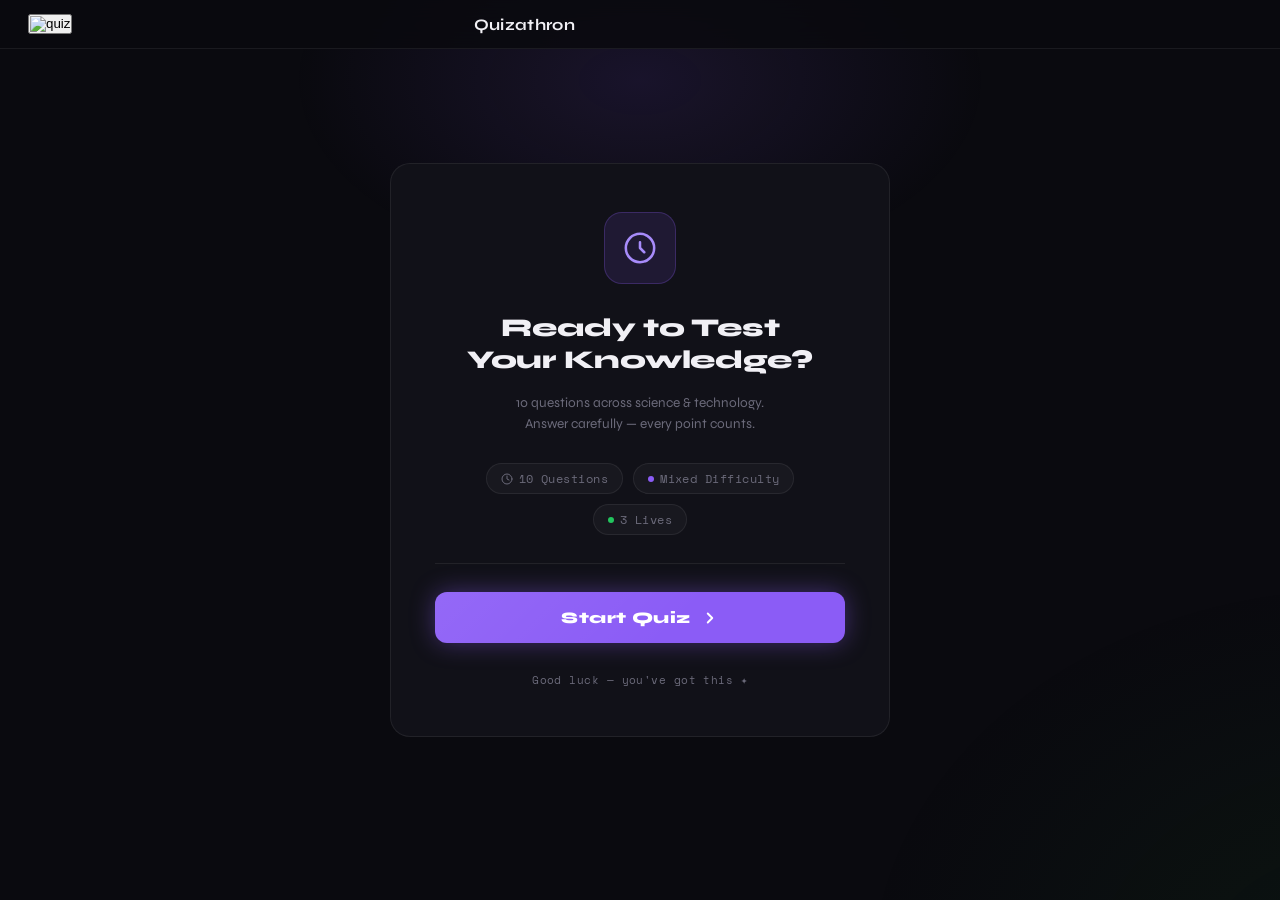
==== Index.html @ 8a86bf96 "Update and rename start.html to Index.html" ====
<!DOCTYPE html>
<html lang="en">

<head>
    <meta charset="UTF-8">
    <meta name="viewport" content="width=device-width, initial-scale=1.0">
    <title>Start Quiz</title>
    <link
        href="https://fonts.googleapis.com/css2?family=Space+Mono:wght@400;700&family=Syne:wght@400;600;700;800&display=swap"
        rel="stylesheet">

    <link rel="stylesheet" href="style.css">

</head>
<body>

    <header>
        <button class="icon-btn">
            <img src="https://img.icons8.com/ios-filled/50/FFFFFF/quiz.png" alt="quiz" />
        </button>
        <h1>Quizathron</h1>
        <div class="header-spacer"></div>
    </header>

    <div class="card">

        <div class="icon-wrap">
            <svg viewBox="0 0 24 24" fill="none" stroke="currentColor" stroke-width="1.8" stroke-linecap="round"
                stroke-linejoin="round">
                <path d="M12 2a10 10 0 1 0 10 10A10 10 0 0 0 12 2z" />
                <path d="M12 8v4l3 3" />
            </svg>
        </div>

        <div>
            <div class="card-title">Ready to Test<br>Your Knowledge?</div>
        </div>

        <p class="card-sub">10 questions across science &amp; technology.<br>Answer carefully — every point counts.</p>

        <div class="meta-row">
            <div class="meta-pill">
                <svg viewBox="0 0 24 24" fill="none" stroke="currentColor" stroke-width="2" stroke-linecap="round"
                    stroke-linejoin="round">
                    <circle cx="12" cy="12" r="10" />
                    <polyline points="12 6 12 12 16 14" />
                </svg>
                10 Questions
            </div>
            <div class="meta-pill">
                <span class="dot"></span>
                Mixed Difficulty
            </div>
            <div class="meta-pill">
                <span class="dot green"></span>
                3 Lives
            </div>
        </div>

        <div class="divider"></div>

        <button class="start-btn">
            <a href="home.html" >Start Quiz</a>

            <svg viewBox="0 0 24 24" fill="none" stroke="currentColor" stroke-width="2.5" stroke-linecap="round"
                stroke-linejoin="round">
                <path d="M9 18l6-6-6-6" />
            </svg>
        </button>

        <p class="note">Good luck — you've got this ✦</p>

    </div>
    <script src="script.js"></script>
</body>

</html>
---- style.css ----
*::before,
    *::after {
        box-sizing: border-box;
        margin: 0;
        padding: 0;
    }

    :root {
        --bg: #0a0a0f;
        --surface: #111118;
        --surface2: #18181f;
        --border: rgba(255, 255, 255, 0.07);
        --purple: #8b5cf6;
        --purple-bright: #a78bfa;
        --red: #ef4444;
        --text: #f1f0f5;
        --muted: #6b6a7a;
        --timer-orange: #f97316;
    }

    body {
        font-family: 'Syne', sans-serif;
        background: var(--bg);
        color: var(--text);
        min-height: 100vh;
        display: flex;
        flex-direction: column;
    }

    /* ── Header ── */
    header {
        display: flex;
        align-items: center;
        justify-content: space-between;
        padding: 14px 28px;
        border-bottom: 1px solid var(--border);
        position: sticky;
        top: 0;
        z-index: 10;
        background: rgba(10, 10, 15, 0.85);
        backdrop-filter: blur(12px);
    }

    .back-btn {
        width: 36px;
        height: 36px;
        background: var(--surface2);
        border: 1px solid var(--border);
        border-radius: 8px;
        cursor: pointer;
        display: flex;
        align-items: center;
        justify-content: center;
        color: var(--text);
        transition: background 0.2s;
    }

    .back-btn:hover {
        background: #22222e;
    }

    .back-btn svg {
        width: 16px;
        height: 16px;
    }

    header h1 {
        font-size: 1rem;
        font-weight: 700;
        letter-spacing: 0.02em;
        color: var(--text);
    }

    .header-spacer {
        width: 36px;
    }

    /* ── Main Layout ── */
    .layout {
        display: grid;
        grid-template-columns: 1fr 320px;
        gap: 28px;
        padding: 28px;
        flex: 1;
        max-width: 1200px;
        width: 100%;
        margin: 0 auto;
    }

    /* ── Progress ── */
    .progress-section {
        margin-bottom: 20px;
    }

    .progress-meta {
        display: flex;
        justify-content: space-between;
        font-size: 0.78rem;
        color: var(--muted);
        font-family: 'Space Mono', monospace;
        margin-bottom: 8px;
        letter-spacing: 0.04em;
    }

    .progress-bar-track {
        height: 4px;
        background: var(--surface2);
        border-radius: 99px;
        overflow: hidden;
    }

    .progress-bar-fill {
        height: 100%;
        width: 10%;
        background: var(--purple);
        border-radius: 99px;
        transition: width 0.5s ease;
        box-shadow: 0 0 12px rgba(139, 92, 246, 0.6);
    }

    /* ── Question Card ── */
    .question-card {
        background: var(--surface);
        border: 1px solid var(--border);
        border-radius: 14px;
        padding: 24px;
        margin-bottom: 16px;
    }

    .question-meta {
        display: flex;
        align-items: center;
        justify-content: space-between;
        margin-bottom: 20px;
    }

    .points-badge {
        background: var(--purple);
        color: #fff;
        font-size: 0.72rem;
        font-weight: 700;
        padding: 4px 12px;
        border-radius: 99px;
        letter-spacing: 0.05em;
        font-family: 'Space Mono', monospace;
    }

    .timer {
        display: flex;
        align-items: center;
        gap: 6px;
        color: var(--timer-orange);
        font-family: 'Space Mono', monospace;
        font-size: 0.9rem;
        font-weight: 700;
    }

    .timer svg {
        width: 16px;
        height: 16px;
    }

    .difficulty-badge {
        background: var(--surface2);
        border: 1px solid var(--border);
        color: var(--muted);
        font-size: 0.72rem;
        padding: 4px 12px;
        border-radius: 99px;
        letter-spacing: 0.05em;
        font-family: 'Space Mono', monospace;
    }

    .question-text {
        font-size: 1.2rem;
        font-weight: 700;
        line-height: 1.5;
        color: var(--text);
    }

    /* ── Options ── */
    .options-grid {
        display: grid;
        grid-template-columns: 1fr 1fr;
        gap: 10px;
        margin-bottom: 20px;
    }

    .option {
        background: var(--surface);
        border: 1px solid var(--border);
        border-radius: 12px;
        padding: 16px 20px;
        cursor: pointer;
        display: flex;
        align-items: center;
        gap: 14px;
        transition: border-color 0.2s, background 0.2s, transform 0.1s;
        position: relative;
        overflow: hidden;
    }

    .option::before {
        content: '';
        position: absolute;
        inset: 0;
        background: var(--purple);
        opacity: 0;
        transition: opacity 0.2s;
    }

    .option:hover {
        border-color: rgba(139, 92, 246, 0.5);
        transform: translateY(-1px);
    }

    .option:hover::before {
        opacity: 0.05;
    }

    .option.selected {
        border-color: var(--purple);
        background: rgba(139, 92, 246, 0.12);
    }

    .option.correct {
        border-color: #22c55e;
        background: rgba(34, 197, 94, 0.1);
    }

    .option.wrong {
        border-color: var(--red);
        background: rgba(239, 68, 68, 0.1);
    }

    .option-label {
        width: 28px;
        height: 28px;
        background: var(--surface2);
        border-radius: 6px;
        display: flex;
        align-items: center;
        justify-content: center;
        font-family: 'Space Mono', monospace;
        font-size: 0.72rem;
        font-weight: 700;
        color: var(--muted);
        flex-shrink: 0;
        z-index: 1;
        transition: background 0.2s, color 0.2s;
    }


    .option-text {
        font-size: 0.92rem;
        font-weight: 600;
        z-index: 1;
        color: var(--text);
    }

    /* ── Footer Actions ── */
    .actions {
        display: flex;
        align-items: center;
        justify-content: space-between;
    }

    #skip-btn {
        background: transparent;
        border: 1px solid var(--border);
        color: var(--muted);
        font-family: 'Syne', sans-serif;
        font-size: 0.82rem;
        font-weight: 600;
        padding: 10px 18px;
        border-radius: 9px;
        cursor: pointer;
        display: flex;
        align-items: center;
        gap: 7px;
        transition: border-color 0.2s, color 0.2s;
    }

    #skip-btn:hover {
        border-color: var(--muted);
        color: var(--text);
    }

    #skip-btn svg {
        width: 14px;
        height: 14px;
    }

    #next-btn {
        background: var(--purple);
        color: #fff;
        border: none;
        font-family: 'Syne', sans-serif;
        font-size: 0.88rem;
        font-weight: 700;
        padding: 12px 26px;
        border-radius: 9px;
        cursor: pointer;
        display: flex;
        align-items: center;
        gap: 8px;
        transition: background 0.2s, transform 0.1s, box-shadow 0.2s;
        letter-spacing: 0.02em;
        box-shadow: 0 0 18px rgba(139, 92, 246, 0.35);
    }

    #next-btn:hover {
        background: var(--purple-bright);
        transform: translateY(-1px);
        box-shadow: 0 0 28px rgba(167, 139, 250, 0.5);
    }

    #next-btn:active {
        transform: translateY(0);
    }

    #next-btn svg {
        width: 14px;
        height: 14px;
    }

    .stats-sidebar {
        display: flex;
        flex-direction: column;
        position: absolute;
        top: 90px;
        right: 180px;
    }

    .stats-card {
        background: var(--surface);
        border: 1px solid var(--border);
        border-radius: 14px;
        overflow: hidden;
    }

    .stats-title {
        padding: 16px 20px;
        font-size: 0.95rem;
        font-weight: 700;
        border-bottom: 1px solid var(--border);
        letter-spacing: 0.02em;
    }

    .stat-item {
        padding: 16px 20px;
        border-bottom: 1px solid var(--border);
        display: flex;
        flex-direction: column;
        align-items: center;
        gap: 4px;
        text-align: center;
    }

    .stat-item:last-child {
        border-bottom: none;
    }

    .stat-label {
        font-size: 0.75rem;
        color: var(--muted);
        font-family: 'Space Mono', monospace;
        letter-spacing: 0.06em;
        text-transform: uppercase;
    }

    .stat-value {
        font-size: 1.4rem;
        font-weight: 800;
        color: var(--purple-bright);
        font-family: 'Space Mono', monospace;
    }

    .stat-value.white {
        color: var(--text);
    }

    .hearts {
        display: flex;
        gap: 4px;
    }

    .heart {
        color: var(--red);
        font-size: 1.2rem;
        filter: drop-shadow(0 0 6px rgba(239, 68, 68, 0.5));
    }

    /* ── Glow BG ── */
    body::after {
        content: '';
        position: fixed;
        bottom: 0;
        right: 0;
        width: 500px;
        height: 400px;
        background: radial-gradient(ellipse at bottom right, rgba(20, 80, 30, 0.18) 0%, transparent 70%);
        pointer-events: none;
        z-index: 0;
    }

    .layout {
        position: relative;
        z-index: 1;
    }

    /* ── Responsive ── */
    @media (max-width: 768px) {
        .layout {
            grid-template-columns: 1fr;
            padding: 16px;
        }

        .options-grid {
            grid-template-columns: 1fr;
        }

        .stats-sidebar {
            order: -1;
        }

        .stats-card {
            display: grid;
            grid-template-columns: repeat(2, 1fr);
        }

        .stats-title {
            grid-column: 1 / -1;
        }
    }

    *,
    *::before,
    *::after {
        box-sizing: border-box;
        margin: 0;
        padding: 0;
    }

    :root {
        --bg: #0a0a0f;
        --surface: #111118;
        --surface2: #18181f;
        --border: rgba(255, 255, 255, 0.07);
        --purple: #8b5cf6;
        --purple-bright: #a78bfa;
        --red: #ef4444;
        --text: #f1f0f5;
        --muted: #6b6a7a;
    }

    body {
        font-family: 'Syne', sans-serif;
        background: var(--bg);
        color: var(--text);
        min-height: 100vh;
        display: flex;
        flex-direction: column;
        align-items: center;
        justify-content: center;
        overflow: hidden;
        position: relative;
    }

    /* Ambient glows */
    body::before {
        content: '';
        position: fixed;
        top: -120px;
        left: 50%;
        transform: translateX(-50%);
        width: 700px;
        height: 400px;
        background: radial-gradient(ellipse, rgba(139, 92, 246, 0.12) 0%, transparent 70%);
        pointer-events: none;
    }

    body::after {
        content: '';
        position: fixed;
        bottom: -80px;
        right: -80px;
        width: 500px;
        height: 400px;
        background: radial-gradient(ellipse at bottom right, rgba(20, 80, 30, 0.15) 0%, transparent 70%);
        pointer-events: none;
    }

    /* Header */
    header {
        position: fixed;
        top: 0;
        left: 0;
        right: 0;
        display: flex;
        align-items: center;
        justify-content: space-between;
        padding: 14px 28px;
        border-bottom: 1px solid var(--border);
        background: rgba(10, 10, 15, 0.85);
        backdrop-filter: blur(12px);
        z-index: 10;
    }

 .back-btn {
    border: none;
     cursor: pointer;
     display: flex;
     align-items: center;
     justify-content: center;
 }



 .back-btn img{
    width: 32px;
    height: 32px;
 }

   h1{
    position: relative;
    right: 120px;
   }

    .header-spacer {
        width: 36px;
    }

    /* Card */
    .card {
        position: relative;
        z-index: 1;
        background: var(--surface);
        border: 1px solid var(--border);
        border-radius: 20px;
        padding: 48px 44px;
        width: 100%;
        max-width: 500px;
        display: flex;
        flex-direction: column;
        align-items: center;
        gap: 28px;
        text-align: center;
        animation: fadeUp 0.5s ease both;
    }

    @keyframes fadeUp {
        from {
            opacity: 0;
            transform: translateY(20px);
        }

        to {
            opacity: 1;
            transform: translateY(0);
        }
    }

    /* Icon */
    .icon-wrap {
        width: 72px;
        height: 72px;
        background: rgba(139, 92, 246, 0.12);
        border: 1px solid rgba(139, 92, 246, 0.25);
        border-radius: 18px;
        display: flex;
        align-items: center;
        justify-content: center;
        animation: pulse-border 3s ease-in-out infinite;
    }

    .icon-wrap svg {
        width: 34px;
        height: 34px;
        color: var(--purple-bright);
    }

    @keyframes pulse-border {

        0%,
        100% {
            box-shadow: 0 0 0 0 rgba(139, 92, 246, 0);
        }

        50% {
            box-shadow: 0 0 0 8px rgba(139, 92, 246, 0.08);
        }
    }

    /* Text */
    .card-title {
        font-size: 1.6rem;
        font-weight: 800;
        line-height: 1.25;
        letter-spacing: -0.01em;
    }

    .card-sub {
        font-size: 0.85rem;
        color: var(--muted);
        line-height: 1.6;
        font-weight: 400;
        margin-top: -12px;
    }

    /* Meta pills */
    .meta-row {
        display: flex;
        gap: 10px;
        flex-wrap: wrap;
        justify-content: center;
    }

    .meta-pill {
        background: var(--surface2);
        border: 1px solid var(--border);
        border-radius: 99px;
        padding: 6px 14px;
        font-family: 'Space Mono', monospace;
        font-size: 0.72rem;
        color: var(--muted);
        display: flex;
        align-items: center;
        gap: 6px;
        letter-spacing: 0.04em;
    }

    .meta-pill svg {
        width: 12px;
        height: 12px;
    }

    .meta-pill .dot {
        width: 6px;
        height: 6px;
        border-radius: 50%;
        background: var(--purple);
        flex-shrink: 0;
    }

    .meta-pill .dot.green {
        background: #22c55e;
    }

    /* Divider */
    .divider {
        width: 100%;
        height: 1px;
        background: var(--border);
    }

    /* Start button */
    .start-btn {
        width: 100%;
        background: var(--purple);
        color: #fff;
        border: none;
        font-family: 'Syne', sans-serif;
        font-size: 1rem;
        font-weight: 800;
        padding: 16px 32px;
        border-radius: 12px;
        cursor: pointer;
        display: flex;
        align-items: center;
        justify-content: center;
        gap: 10px;
        letter-spacing: 0.03em;
        transition: background 0.2s, transform 0.15s, box-shadow 0.2s;
        box-shadow: 0 0 24px rgba(139, 92, 246, 0.4);
        position: relative;
        overflow: hidden;
    }
        .start-btn a {
            color: #fff;
            text-decoration: none;
            display: flex;
            align-items: center;
            justify-content: center;
        }

    .start-btn::before {
        content: '';
        position: absolute;
        inset: 0;
        background: linear-gradient(135deg, rgba(255, 255, 255, 0.08) 0%, transparent 60%);
        pointer-events: none;
    }

    .start-btn:hover {
        background: var(--purple-bright);
        transform: translateY(-2px);
        box-shadow: 0 0 36px rgba(167, 139, 250, 0.55);
    }

    .start-btn:active {
        transform: translateY(0);
    }

    .start-btn svg {
        width: 18px;
        height: 18px;
        transition: transform 0.2s;
    }

    .start-btn:hover svg {
        transform: translateX(3px);
    }

    /* Note */
    .note {
        font-family: 'Space Mono', monospace;
        font-size: 0.7rem;
        color: var(--muted);
        letter-spacing: 0.04em;
    }
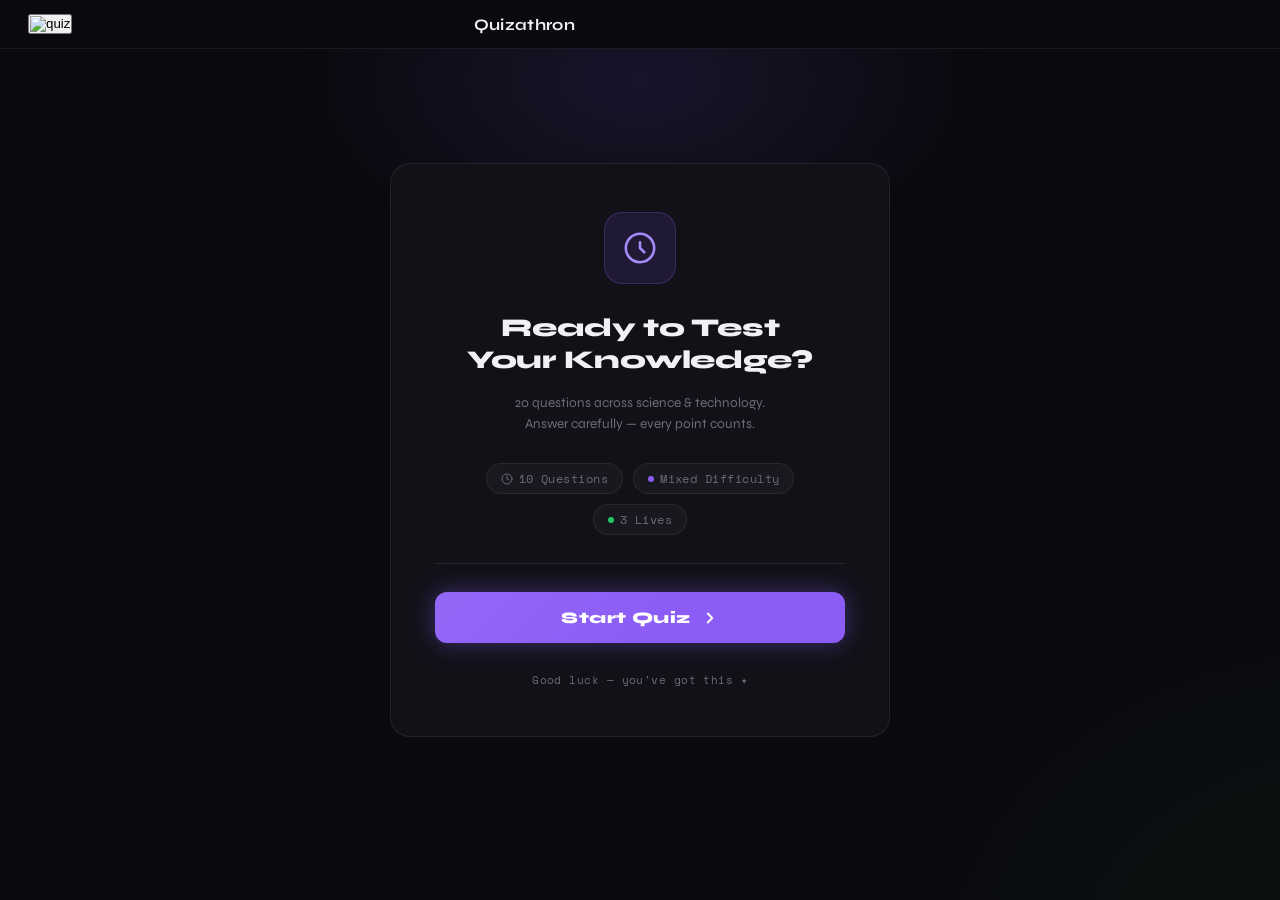
==== commit f16184a6: "Update question count from 10 to 20" ====
--- a/Index.html
+++ b/Index.html
@@ -36,7 +36,7 @@
             <div class="card-title">Ready to Test<br>Your Knowledge?</div>
         </div>
 
-        <p class="card-sub">10 questions across science &amp; technology.<br>Answer carefully — every point counts.</p>
+        <p class="card-sub">20 questions across science &amp; technology.<br>Answer carefully — every point counts.</p>
 
         <div class="meta-row">
             <div class="meta-pill">
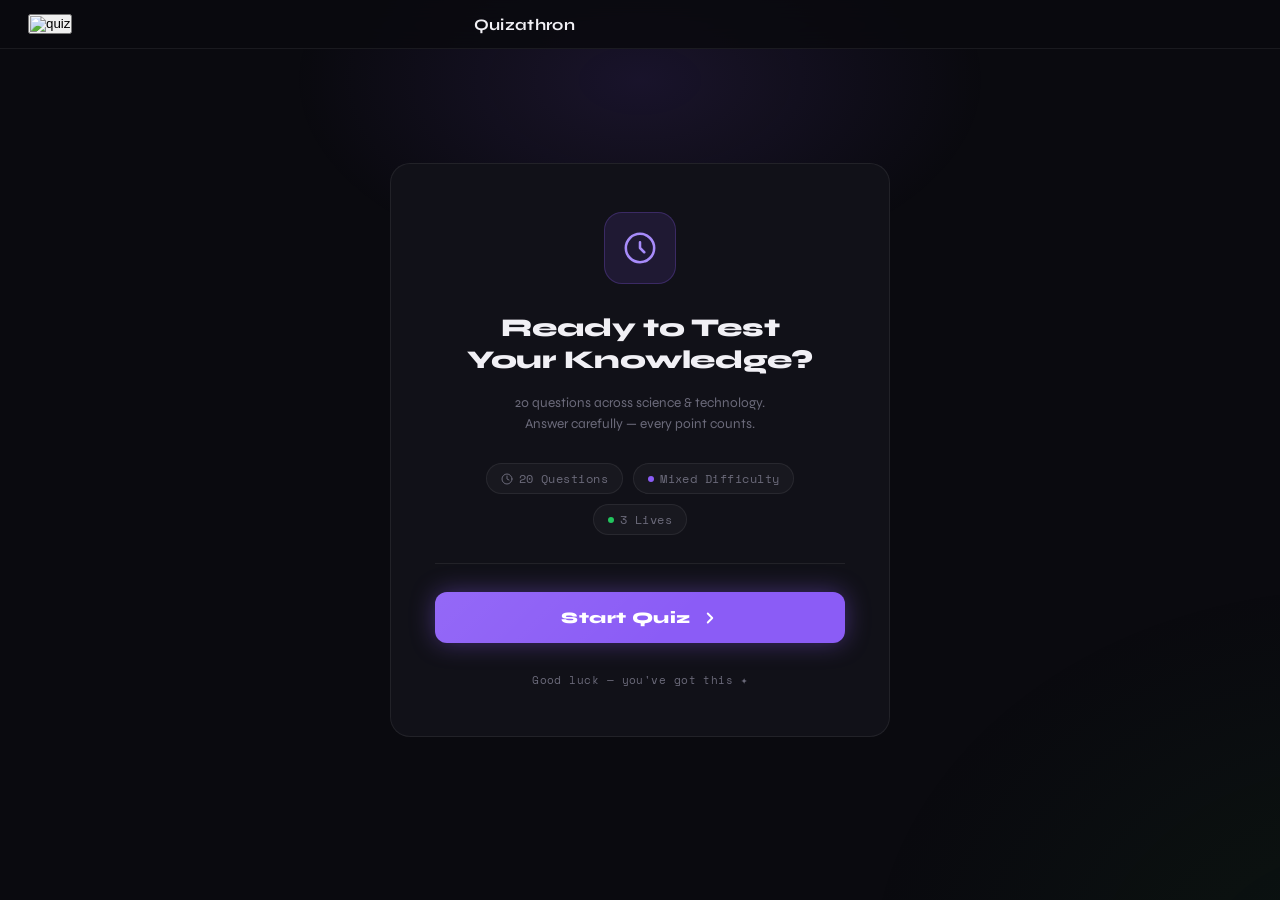
==== commit 5b9e451c: "Change question count from 10 to 20" ====
--- a/Index.html
+++ b/Index.html
@@ -45,7 +45,7 @@
                     <circle cx="12" cy="12" r="10" />
                     <polyline points="12 6 12 12 16 14" />
                 </svg>
-                10 Questions
+                20 Questions
             </div>
             <div class="meta-pill">
                 <span class="dot"></span>
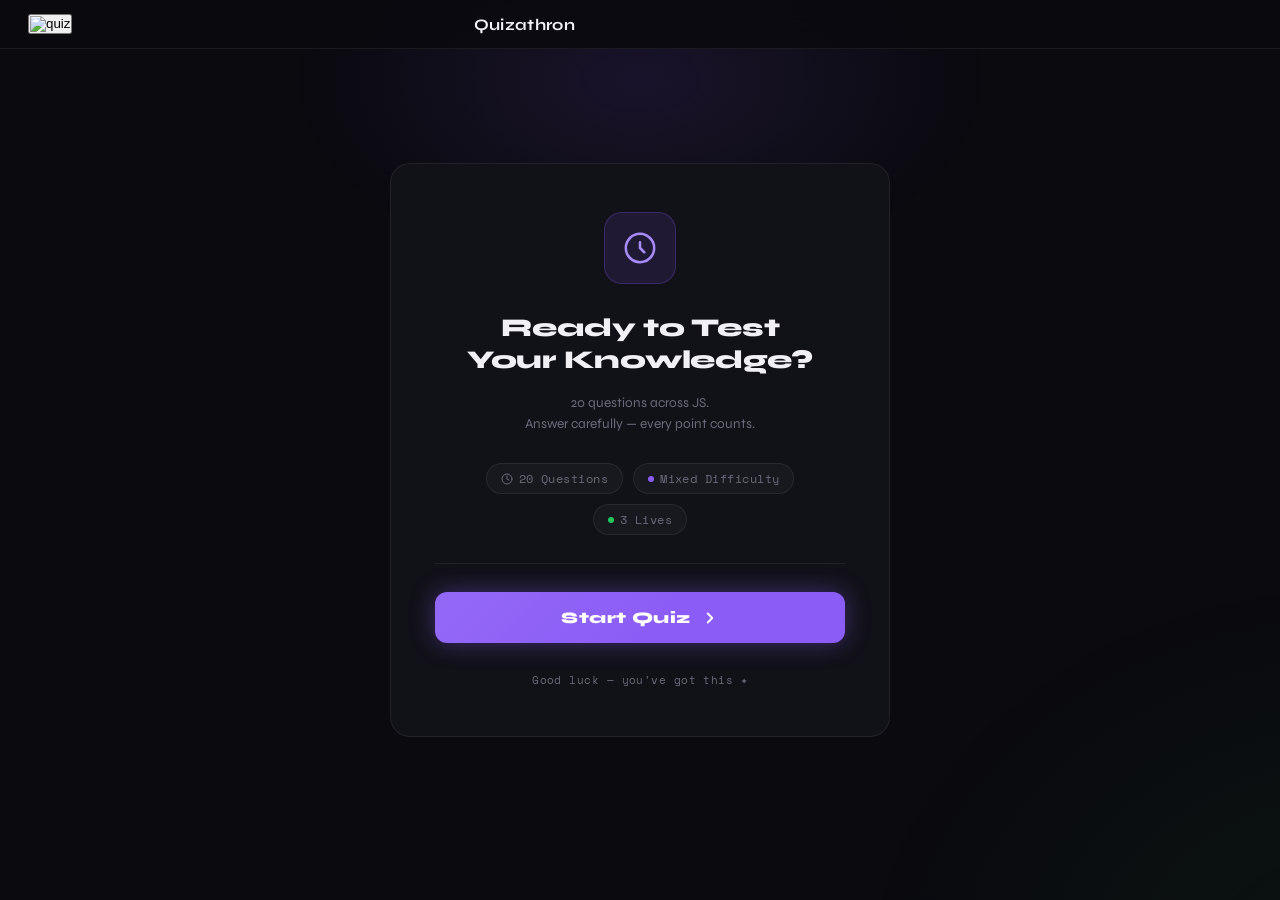
==== commit 2d91c3bd: "Update card-sub text to reflect JS questions" ====
--- a/Index.html
+++ b/Index.html
@@ -36,7 +36,7 @@
             <div class="card-title">Ready to Test<br>Your Knowledge?</div>
         </div>
 
-        <p class="card-sub">20 questions across science &amp; technology.<br>Answer carefully — every point counts.</p>
+        <p class="card-sub">20 questions across JS.<br>Answer carefully — every point counts.</p>
 
         <div class="meta-row">
             <div class="meta-pill">
